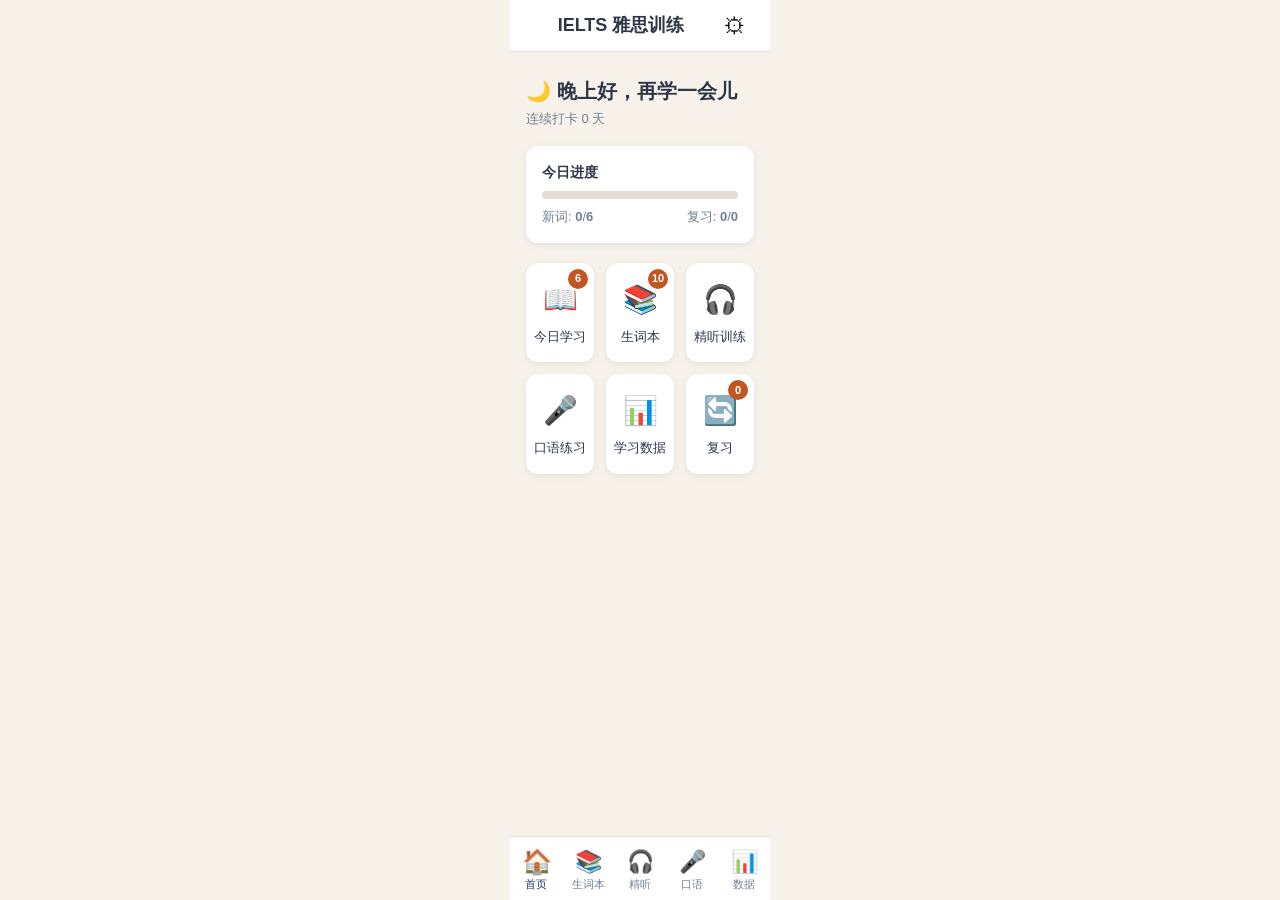
==== index.html @ 1f85793c "Initial commit - IELTS training app" ====
<!DOCTYPE html>
<html lang="zh-CN">
<head>
<meta charset="UTF-8">
<meta name="viewport" content="width=device-width,initial-scale=1.0,maximum-scale=1.0,user-scalable=no">
<title>IELTS 词根精听口语</title>
<link rel="stylesheet" href="css/style.css">
</head>
<body>
<div id="app">
  <header id="appHeader">
    <button id="backBtn" class="header-btn" style="display:none" onclick="goBack()">←</button>
    <h1 id="headerTitle">IELTS 雅思训练</h1>
    <button id="settingsBtn" class="header-btn" onclick="showPage('settings')">⚙</button>
  </header>

  <main id="appContent">
    <!-- ===== HOME ===== -->
    <section id="page-home" class="page active">
      <div class="greeting">
        <span id="greetingText">今天也要加油 💪</span>
        <small id="streakText">连续打卡 0 天</small>
      </div>
      <div class="progress-card">
        <div class="progress-label">今日进度</div>
        <div class="progress-bar"><div id="todayProgress" class="progress-fill" style="width:0%"></div></div>
        <div class="progress-stats">
          <span>新词: <b id="newDone">0</b>/<b id="newTotal">6</b></span>
          <span>复习: <b id="reviewDone">0</b>/<b id="reviewTotal">0</b></span>
        </div>
      </div>
      <div class="menu-grid">
        <div class="menu-item" onclick="startDailyLearning()">
          <div class="menu-icon">📖</div>
          <div class="menu-label">今日学习</div>
          <div class="menu-badge" id="newWordsBadge">6</div>
        </div>
        <div class="menu-item" onclick="showPage('wordbook')">
          <div class="menu-icon">📚</div>
          <div class="menu-label">生词本</div>
          <div class="menu-badge" id="totalWordsBadge">10</div>
        </div>
        <div class="menu-item" onclick="showPage('listening')">
          <div class="menu-icon">🎧</div>
          <div class="menu-label">精听训练</div>
        </div>
        <div class="menu-item" onclick="showPage('speaking')">
          <div class="menu-icon">🎤</div>
          <div class="menu-label">口语练习</div>
        </div>
        <div class="menu-item" onclick="showPage('dashboard')">
          <div class="menu-icon">📊</div>
          <div class="menu-label">学习数据</div>
        </div>
        <div class="menu-item" onclick="showPage('review')">
          <div class="menu-icon">🔄</div>
          <div class="menu-label">复习</div>
          <div class="menu-badge" id="reviewBadge">0</div>
        </div>
      </div>
    </section>

    <!-- ===== WORD DETAIL (overlay) ===== -->
    <section id="page-word-detail" class="page">
      <div class="word-card">
        <div class="word-header">
          <h2 id="wdWord">-</h2>
          <div class="word-phonetic">
            <span id="wdPhonetic">-</span>
            <div class="audio-btns">
              <button class="btn-icon" onclick="playWord()" title="朗读">🔊</button>
            </div>
          </div>
        </div>
        <div class="word-root" id="wdRoot">-</div>
        <div class="definitions" id="wdDefs"></div>
        <div class="examples" id="wdExamples"></div>
        <div class="word-status-bar">
          <button id="wdStatusBtn" class="btn-status" onclick="toggleWordStatus()">标记为已掌握</button>
        </div>
      </div>
    </section>

    <!-- ===== WORD BOOK ===== -->
    <section id="page-wordbook" class="page">
      <div class="search-bar">
        <input type="text" id="wordSearch" placeholder="搜索单词..." oninput="filterWords()">
        <select id="wordFilter" onchange="filterWords()">
          <option value="all">全部</option>
          <option value="new">未学</option>
          <option value="learning">学习中</option>
          <option value="mastered">已掌握</option>
        </select>
      </div>
      <div id="wordList" class="word-list"></div>
    </section>

    <!-- ===== LEARNING FLOW ===== -->
    <section id="page-learning" class="page">
      <div class="learning-progress">
        <span id="learnProgress">1 / 6</span>
        <div class="progress-bar"><div id="learnBar" class="progress-fill" style="width:16%"></div></div>
      </div>
      <div class="word-card learn-card" id="learnCard">
        <div class="word-header">
          <h2 id="learnWord">-</h2>
          <div class="word-phonetic">
            <span id="learnPhonetic">-</span>
            <button class="btn-icon" onclick="playLearnWord()">🔊</button>
          </div>
        </div>
        <div class="word-root" id="learnRoot">-</div>
        <div class="definitions" id="learnDefs"></div>
        <div class="examples" id="learnExamples"></div>
      </div>
      <div class="learn-actions">
        <button class="btn btn-secondary" onclick="nextLearnWord()">下一个 →</button>
      </div>
    </section>

    <!-- ===== REVIEW ===== -->
    <section id="page-review" class="page">
      <div class="review-header">
        <h3>到期待复习 <span id="reviewCount">0</span> 词</h3>
      </div>
      <div id="reviewList" class="word-list"></div>
      <div id="reviewEmpty" class="empty-state" style="display:none">
        <p>🎉 暂无到期复习的单词</p>
      </div>
    </section>

    <!-- ===== LISTENING ===== -->
    <section id="page-listening" class="page">
      <div class="listening-controls">
        <div class="passage-select">
          <select id="passageSelect" onchange="loadPassage()">
            <option value="">选择听力篇章...</option>
          </select>
          <span id="passageLevel" class="badge">B2</span>
        </div>
        <div class="speed-control">
          <span>语速:</span>
          <button class="btn-speed" data-speed="1.0" onclick="setListenSpeed(1.0)">1.0x</button>
          <button class="btn-speed" data-speed="1.25" onclick="setListenSpeed(1.25)">1.25x</button>
        </div>
        <div class="listen-mode">
          <label><input type="checkbox" id="blindMode" onchange="toggleBlindMode()"> 盲听模式（隐藏原文）</label>
        </div>
      </div>
      <div class="passage-content" id="passageContent"></div>
      <div class="passage-controls">
        <button class="btn btn-secondary" onclick="playFullPassage()">▶ 播放全文</button>
        <button class="btn btn-secondary" onclick="stopAudio()">⏹ 停止</button>
      </div>
    </section>

    <!-- ===== SPEAKING ===== -->
    <section id="page-speaking" class="page">
      <div class="speaking-topic">
        <h3 id="speakTopic">-</h3>
        <p class="speak-hint" id="speakHint">请用 PRE 结构回答</p>
      </div>
      <div class="pre-guide">
        <div class="pre-step"><b>P</b> (Point): 一句话表达观点</div>
        <div class="pre-step"><b>R</b> (Reason): 说明理由，运用关键词</div>
        <div class="pre-step"><b>E</b> (Example): 补充具体例子</div>
      </div>
      <div class="model-answer" id="modelAnswer">
        <div class="model-header">
          <span>💡 范文参考</span>
          <button class="btn-icon" onclick="playModelAnswer()">🔊</button>
        </div>
        <p id="modelAnswerText">-</p>
      </div>
      <div class="recording-area">
        <button id="recordBtn" class="btn btn-record" onclick="toggleRecording()">🎤 开始录音</button>
        <div id="recordingStatus" style="display:none;color:#e53e3e">🔴 录音中...</div>
      </div>
      <div class="recordings-list" id="recordingsList"></div>
      <div class="speaking-nav">
        <button class="btn btn-secondary" onclick="prevSpeakingTopic()">← 上一题</button>
        <button class="btn btn-secondary" onclick="nextSpeakingTopic()">下一题 →</button>
      </div>
    </section>

    <!-- ===== DASHBOARD ===== -->
    <section id="page-dashboard" class="page">
      <div class="dash-grid">
        <div class="dash-card">
          <div class="dash-num" id="dashStreak">0</div>
          <div class="dash-label">连续打卡(天)</div>
        </div>
        <div class="dash-card">
          <div class="dash-num" id="dashMastered">0</div>
          <div class="dash-label">已掌握单词</div>
        </div>
        <div class="dash-card">
          <div class="dash-num" id="dashLearning">0</div>
          <div class="dash-label">学习中</div>
        </div>
        <div class="dash-card">
          <div class="dash-num" id="dashProgress">0%</div>
          <div class="dash-label">总进度</div>
        </div>
      </div>
      <div class="dash-section">
        <h4>学习统计</h4>
        <div class="dash-stat"><span>累计学习天数</span><span id="dashTotalDays">0</span></div>
        <div class="dash-stat"><span>今日听力时长</span><span id="dashListenTime">0分钟</span></div>
        <div class="dash-stat"><span>累计录音次数</span><span id="dashRecordings">0</span></div>
      </div>
      <div class="dash-section">
        <h4>本周打卡</h4>
        <div id="dashWeekCalendar" class="week-calendar"></div>
      </div>
    </section>

    <!-- ===== SETTINGS ===== -->
    <section id="page-settings" class="page">
      <div class="setting-group">
        <label>发音口音</label>
        <select id="settingAccent" onchange="saveSettings()">
          <option value="uk">英音 (British)</option>
          <option value="us">美音 (American)</option>
        </select>
      </div>
      <div class="setting-group">
        <label>默认语速</label>
        <select id="settingSpeed" onchange="saveSettings()">
          <option value="1.0">1.0x (正常)</option>
          <option value="1.25">1.25x (稍快)</option>
        </select>
      </div>
      <div class="setting-group">
        <label>字号</label>
        <select id="settingFontSize" onchange="saveSettings()">
          <option value="small">小</option>
          <option value="medium" selected>中</option>
          <option value="large">大</option>
        </select>
      </div>
      <div class="setting-group">
        <label>数据管理</label>
        <button class="btn btn-secondary" onclick="exportWords()">📤 导出生词本</button>
        <button class="btn btn-danger" onclick="resetAll()">🗑 重置所有数据</button>
      </div>
      <div class="setting-group">
        <label>关于</label>
        <p class="about-text">IELTS 词根精听口语 V1.0<br>基于 Web Speech API，无需联网</p>
      </div>
    </section>
  </main>

  <nav id="bottomNav">
    <button class="nav-item active" data-page="home" onclick="showPage('home')">
      <span class="nav-icon">🏠</span>
      <span class="nav-label">首页</span>
    </button>
    <button class="nav-item" data-page="wordbook" onclick="showPage('wordbook')">
      <span class="nav-icon">📚</span>
      <span class="nav-label">生词本</span>
    </button>
    <button class="nav-item" data-page="listening" onclick="showPage('listening')">
      <span class="nav-icon">🎧</span>
      <span class="nav-label">精听</span>
    </button>
    <button class="nav-item" data-page="speaking" onclick="showPage('speaking')">
      <span class="nav-icon">🎤</span>
      <span class="nav-label">口语</span>
    </button>
    <button class="nav-item" data-page="dashboard" onclick="showPage('dashboard')">
      <span class="nav-icon">📊</span>
      <span class="nav-label">数据</span>
    </button>
  </nav>
</div>
<script src="js/data.js"></script>
<script src="js/tts.js"></script>
<script src="js/recorder.js"></script>
<script src="js/app.js"></script>
</body>
</html>
---- css/style.css ----
*, *::before, *::after { box-sizing: border-box; margin: 0; padding: 0; }
:root {
  --bg: #F7F3EB;
  --surface: #FFFFFF;
  --primary: #1A365D;
  --primary-light: #2B6CB0;
  --accent: #C05621;
  --text: #2D3748;
  --text-muted: #718096;
  --border: #E2DCD3;
  --success: #38A169;
  --danger: #E53E3E;
  --radius: 12px;
  --shadow: 0 2px 8px rgba(0,0,0,0.08);
  --nav-height: 64px;
  --header-height: 52px;
}
html { height: 100%; }
body {
  font-family: -apple-system, BlinkMacSystemFont, "Segoe UI", Roboto, sans-serif;
  background: var(--bg); color: var(--text);
  height: 100%; overflow: hidden;
  -webkit-font-smoothing: antialiased;
  font-size: 16px; line-height: 1.5;
}
#app {
  display: flex; flex-direction: column;
  height: 100vh; height: 100dvh; max-width: 480px; margin: 0 auto;
  position: relative;
}

/* === HEADER === */
#appHeader {
  display: flex; align-items: center;
  padding: 8px 16px; height: var(--header-height);
  background: var(--surface); border-bottom: 1px solid var(--border);
  flex-shrink: 0;
}
#appHeader h1 { flex: 1; font-size: 18px; text-align: center; font-weight: 700; }
.header-btn { background: none; border: none; font-size: 22px; padding: 4px 8px; cursor: pointer; }
#backBtn { font-size: 20px; }

/* === MAIN === */
#appContent {
  flex: 1; overflow-y: auto; overflow-x: hidden;
  -webkit-overflow-scrolling: touch;
  padding-bottom: 8px;
}
.page { display: none; padding: 16px; }
.page.active { display: block; }

/* === BOTTOM NAV === */
#bottomNav {
  display: flex; background: var(--surface);
  border-top: 1px solid var(--border);
  height: var(--nav-height); flex-shrink: 0;
  padding: 4px 0; padding-bottom: env(safe-area-inset-bottom, 4px);
}
.nav-item {
  flex: 1; display: flex; flex-direction: column; align-items: center;
  justify-content: center; gap: 2px;
  background: none; border: none; cursor: pointer;
  color: var(--text-muted); font-size: 11px; padding: 4px;
  transition: color 0.2s;
}
.nav-item.active { color: var(--primary); }
.nav-item.active .nav-icon { transform: scale(1.1); }
.nav-icon { font-size: 22px; }
.nav-label { font-size: 11px; }

/* === GREETING === */
.greeting { padding: 8px 0 16px; }
.greeting span { font-size: 20px; font-weight: 700; display: block; }
.greeting small { color: var(--text-muted); font-size: 13px; }

/* === PROGRESS CARD === */
.progress-card {
  background: var(--surface); border-radius: var(--radius);
  padding: 16px; box-shadow: var(--shadow); margin-bottom: 20px;
}
.progress-label { font-weight: 600; font-size: 14px; margin-bottom: 8px; }
.progress-bar {
  height: 8px; background: var(--border); border-radius: 4px; overflow: hidden;
}
.progress-fill {
  height: 100%; background: linear-gradient(90deg, var(--primary-light), var(--accent));
  border-radius: 4px; transition: width 0.5s;
}
.progress-stats { display: flex; justify-content: space-between; margin-top: 8px; font-size: 13px; color: var(--text-muted); }

/* === MENU GRID === */
.menu-grid { display: grid; grid-template-columns: repeat(3, 1fr); gap: 12px; }
.menu-item {
  background: var(--surface); border-radius: var(--radius);
  padding: 16px 8px; text-align: center;
  box-shadow: var(--shadow); cursor: pointer;
  position: relative; transition: transform 0.15s;
}
.menu-item:active { transform: scale(0.96); }
.menu-icon { font-size: 28px; margin-bottom: 6px; }
.menu-label { font-size: 13px; font-weight: 500; }
.menu-badge {
  position: absolute; top: 6px; right: 6px;
  background: var(--accent); color: #fff;
  font-size: 11px; min-width: 20px; height: 20px;
  border-radius: 10px; display: flex; align-items: center; justify-content: center;
  font-weight: 700;
}

/* === WORD LIST === */
.search-bar { display: flex; gap: 8px; margin-bottom: 12px; }
.search-bar input {
  flex: 1; padding: 10px 14px; border: 1px solid var(--border);
  border-radius: var(--radius); font-size: 15px; background: var(--surface);
  outline: none;
}
.search-bar input:focus { border-color: var(--primary-light); }
.search-bar select {
  padding: 10px; border: 1px solid var(--border);
  border-radius: var(--radius); background: var(--surface);
  font-size: 14px;
}
.word-list { display: flex; flex-direction: column; gap: 8px; }
.word-list-item {
  background: var(--surface); border-radius: var(--radius);
  padding: 14px 16px; box-shadow: var(--shadow);
  display: flex; justify-content: space-between; align-items: center;
  cursor: pointer;
}
.word-list-item:active { opacity: 0.7; }
.word-list-item .wl-word { font-size: 17px; font-weight: 600; }
.word-list-item .wl-mean { font-size: 13px; color: var(--text-muted); }
.word-list-item .wl-status { font-size: 11px; padding: 2px 8px; border-radius: 10px; }
.wl-status.new { background: #EBF4FF; color: var(--primary-light); }
.wl-status.learning { background: #FEFCBF; color: #975A16; }
.wl-status.mastered { background: #C6F6D5; color: #276749; }

/* === WORD CARD === */
.word-card {
  background: var(--surface); border-radius: var(--radius);
  padding: 20px; box-shadow: var(--shadow);
}
.word-header { margin-bottom: 12px; }
.word-header h2 { font-size: 28px; font-weight: 800; }
.word-phonetic {
  display: flex; align-items: center; gap: 8px;
  color: var(--text-muted); font-size: 15px; margin-top: 4px;
}
.word-root {
  background: #EDF2F7; border-radius: 8px;
  padding: 10px 14px; font-size: 14px; margin-bottom: 16px;
  color: var(--text);
}
.definitions { margin-bottom: 16px; }
.def-item {
  padding: 8px 0; border-bottom: 1px solid var(--border);
  font-size: 14px;
}
.def-item:last-child { border-bottom: none; }
.def-context { font-size: 12px; background: var(--bg); padding: 2px 8px; border-radius: 4px; display: inline-block; margin-bottom: 4px; }
.examples { margin-bottom: 16px; }
.ex-item {
  padding: 10px; background: #FAF9F6; border-radius: 8px; margin-bottom: 8px;
  font-size: 14px;
}
.ex-item .ex-en { font-weight: 500; margin-bottom: 4px; }
.ex-item .ex-zh { color: var(--text-muted); font-size: 13px; }
.ex-item .ex-audio { margin-top: 4px; }
.word-status-bar { display: flex; gap: 8px; }
.btn-status {
  flex: 1; padding: 12px; border: none; border-radius: var(--radius);
  font-size: 15px; font-weight: 600; cursor: pointer;
  background: var(--primary); color: #fff;
}
.btn-status:active { opacity: 0.8; }

/* === BUTTONS === */
.btn {
  padding: 12px 20px; border: none; border-radius: var(--radius);
  font-size: 15px; font-weight: 600; cursor: pointer; transition: opacity 0.2s;
}
.btn:active { opacity: 0.7; }
.btn-primary { background: var(--primary); color: #fff; }
.btn-secondary { background: var(--surface); color: var(--text); border: 1px solid var(--border); }
.btn-danger { background: var(--danger); color: #fff; }
.btn-record { background: var(--accent); color: #fff; font-size: 17px; width: 100%; }
.btn-icon { background: none; border: none; font-size: 20px; cursor: pointer; padding: 4px; }

/* === LEARNING === */
.learning-progress {
  display: flex; align-items: center; gap: 12px; margin-bottom: 16px;
}
.learning-progress .progress-bar { flex: 1; }
.learn-card { margin-bottom: 16px; }
.learn-actions { display: flex; gap: 8px; }
.learn-actions .btn { flex: 1; }

/* === REVIEW === */
.review-header { margin-bottom: 12px; }
.empty-state { text-align: center; padding: 40px 20px; color: var(--text-muted); font-size: 16px; }

/* === LISTENING === */
.listening-controls {
  background: var(--surface); border-radius: var(--radius);
  padding: 14px; box-shadow: var(--shadow); margin-bottom: 12px;
}
.passage-select { display: flex; align-items: center; gap: 8px; margin-bottom: 10px; }
.passage-select select { flex: 1; padding: 8px 12px; border: 1px solid var(--border); border-radius: 8px; font-size: 14px; background: var(--surface); }
.badge { font-size: 11px; padding: 2px 8px; border-radius: 4px; background: #EDF2F7; }
.speed-control { display: flex; align-items: center; gap: 6px; margin-bottom: 10px; }
.btn-speed {
  padding: 6px 14px; border: 1px solid var(--border); border-radius: 8px;
  background: var(--surface); font-size: 13px; cursor: pointer;
}
.btn-speed.active { background: var(--primary); color: #fff; border-color: var(--primary); }
.listen-mode { font-size: 14px; }
.listen-mode input { margin-right: 6px; }
.passage-content {
  background: var(--surface); border-radius: var(--radius);
  padding: 16px; box-shadow: var(--shadow); margin-bottom: 12px;
}
.sentence-item {
  padding: 10px 0; border-bottom: 1px solid var(--border);
  display: flex; justify-content: space-between; align-items: flex-start;
  font-size: 15px; line-height: 1.6;
}
.sentence-item:last-child { border-bottom: none; }
.sentence-item .sent-text { flex: 1; }
.sentence-item .sent-zh { font-size: 13px; color: var(--text-muted); margin-top: 2px; }
.sentence-item .sent-actions { display: flex; gap: 4px; margin-left: 8px; flex-shrink: 0; }
.sentence-item .sent-actions button { font-size: 16px; padding: 4px; background: none; border: none; cursor: pointer; }
.passage-controls { display: flex; gap: 8px; }
.passage-controls .btn { flex: 1; }

/* === SPEAKING === */
.speaking-topic { margin-bottom: 16px; }
.speaking-topic h3 { font-size: 20px; font-weight: 700; margin-bottom: 4px; }
.speak-hint { color: var(--text-muted); font-size: 14px; }
.pre-guide {
  background: #EBF4FF; border-radius: var(--radius);
  padding: 12px 16px; margin-bottom: 16px;
}
.pre-step { font-size: 14px; padding: 4px 0; }
.model-answer {
  background: var(--surface); border-radius: var(--radius);
  padding: 14px; box-shadow: var(--shadow); margin-bottom: 16px;
}
.model-header { display: flex; justify-content: space-between; align-items: center; margin-bottom: 8px; font-weight: 600; }
.model-answer p { font-size: 14px; color: var(--text-muted); line-height: 1.6; }
.recording-area { margin-bottom: 16px; }
#recordingStatus { text-align: center; padding: 8px; font-weight: 600; }
.recordings-list { margin-bottom: 16px; }
.recording-item {
  display: flex; align-items: center; gap: 8px;
  padding: 10px; background: var(--surface); border-radius: 8px;
  margin-bottom: 6px; box-shadow: var(--shadow);
}
.recording-item audio { flex: 1; height: 40px; }
.recording-item .del-btn { background: none; border: none; font-size: 18px; cursor: pointer; padding: 4px; }
.speaking-nav { display: flex; gap: 8px; }
.speaking-nav .btn { flex: 1; }

/* === DASHBOARD === */
.dash-grid { display: grid; grid-template-columns: repeat(2, 1fr); gap: 10px; margin-bottom: 20px; }
.dash-card {
  background: var(--surface); border-radius: var(--radius);
  padding: 20px 12px; text-align: center; box-shadow: var(--shadow);
}
.dash-num { font-size: 32px; font-weight: 800; color: var(--primary); }
.dash-label { font-size: 12px; color: var(--text-muted); margin-top: 4px; }
.dash-section { margin-bottom: 20px; }
.dash-section h4 { font-size: 15px; margin-bottom: 8px; }
.dash-stat {
  display: flex; justify-content: space-between;
  padding: 10px 0; border-bottom: 1px solid var(--border);
  font-size: 14px;
}
.week-calendar { display: flex; gap: 6px; }
.week-day {
  width: 40px; height: 40px; border-radius: 8px;
  display: flex; align-items: center; justify-content: center;
  font-size: 13px; font-weight: 600;
  background: var(--border); color: var(--text-muted);
}
.week-day.done { background: var(--success); color: #fff; }
.week-day.today { border: 2px solid var(--primary); }

/* === SETTINGS === */
.setting-group { margin-bottom: 20px; }
.setting-group label { display: block; font-weight: 600; font-size: 14px; margin-bottom: 6px; }
.setting-group select {
  width: 100%; padding: 10px 14px; border: 1px solid var(--border);
  border-radius: 8px; font-size: 15px; background: var(--surface);
}
.setting-group .btn { width: 100%; margin-top: 6px; }
.about-text { font-size: 13px; color: var(--text-muted); line-height: 1.6; }

/* === RESPONSIVE === */
@media (min-width: 481px) {
  body { display: flex; justify-content: center; }
}
@media (max-width: 360px) {
  .menu-grid { grid-template-columns: repeat(2, 1fr); }
}
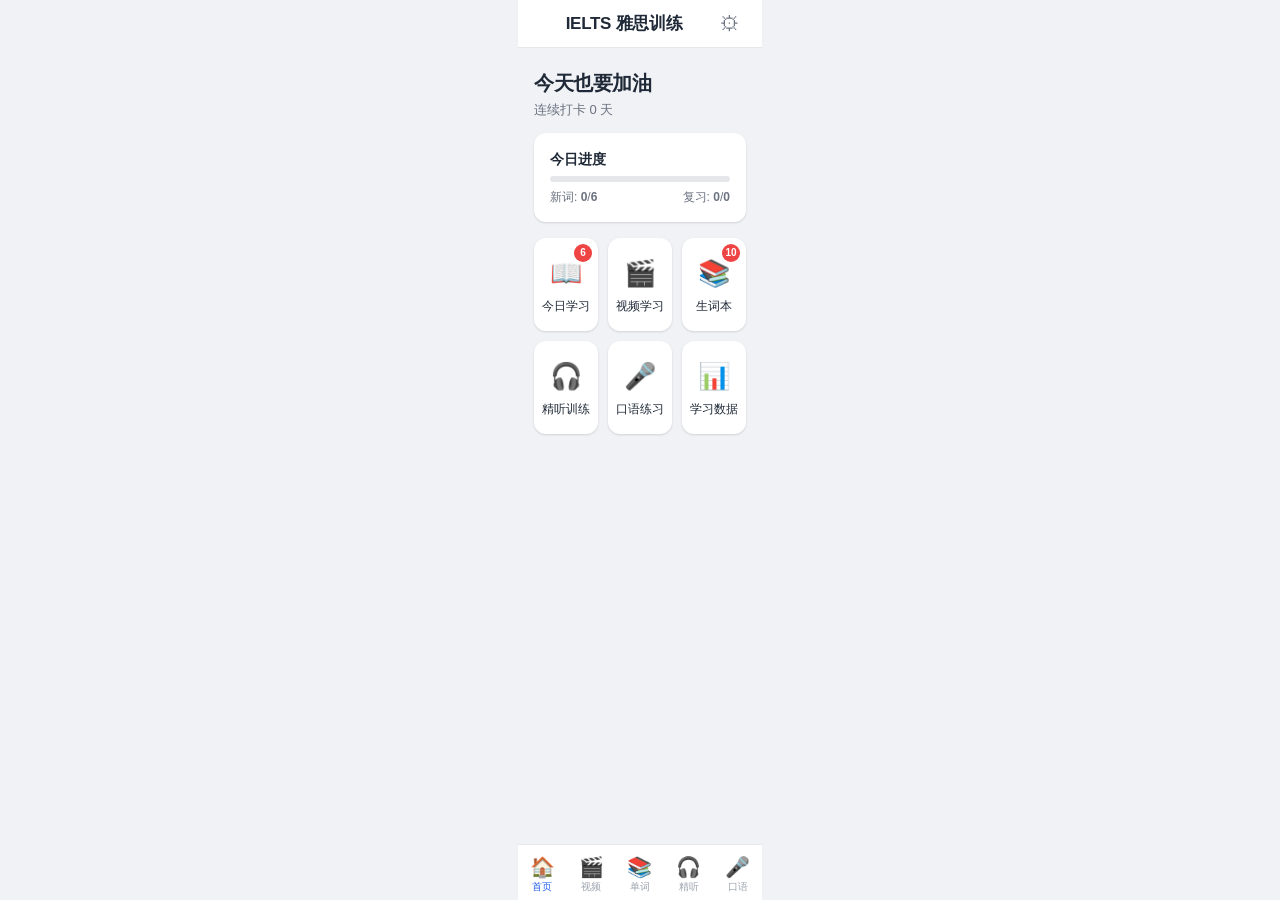
==== commit da739ef8: "V2.0: Professional UI + YouTube video + subtitle sync with keyword highlights" ====
--- a/index.html
+++ b/index.html
@@ -3,7 +3,7 @@
 <head>
 <meta charset="UTF-8">
 <meta name="viewport" content="width=device-width,initial-scale=1.0,maximum-scale=1.0,user-scalable=no">
-<title>IELTS 词根精听口语</title>
+<title>IELTS 雅思训练</title>
 <link rel="stylesheet" href="css/style.css">
 </head>
 <body>
@@ -15,12 +15,9 @@
   </header>
 
   <main id="appContent">
-    <!-- ===== HOME ===== -->
+    <!-- HOME -->
     <section id="page-home" class="page active">
-      <div class="greeting">
-        <span id="greetingText">今天也要加油 💪</span>
-        <small id="streakText">连续打卡 0 天</small>
-      </div>
+      <div class="greeting"><span id="greetingText">今天也要加油</span><small id="streakText">连续打卡 0 天</small></div>
       <div class="progress-card">
         <div class="progress-label">今日进度</div>
         <div class="progress-bar"><div id="todayProgress" class="progress-fill" style="width:0%"></div></div>
@@ -31,247 +28,175 @@
       </div>
       <div class="menu-grid">
         <div class="menu-item" onclick="startDailyLearning()">
-          <div class="menu-icon">📖</div>
-          <div class="menu-label">今日学习</div>
+          <div class="menu-icon">📖</div><div class="menu-label">今日学习</div>
           <div class="menu-badge" id="newWordsBadge">6</div>
         </div>
+        <div class="menu-item" onclick="showPage('video')">
+          <div class="menu-icon">🎬</div><div class="menu-label">视频学习</div>
+        </div>
         <div class="menu-item" onclick="showPage('wordbook')">
-          <div class="menu-icon">📚</div>
-          <div class="menu-label">生词本</div>
+          <div class="menu-icon">📚</div><div class="menu-label">生词本</div>
           <div class="menu-badge" id="totalWordsBadge">10</div>
         </div>
         <div class="menu-item" onclick="showPage('listening')">
-          <div class="menu-icon">🎧</div>
-          <div class="menu-label">精听训练</div>
+          <div class="menu-icon">🎧</div><div class="menu-label">精听训练</div>
         </div>
         <div class="menu-item" onclick="showPage('speaking')">
-          <div class="menu-icon">🎤</div>
-          <div class="menu-label">口语练习</div>
+          <div class="menu-icon">🎤</div><div class="menu-label">口语练习</div>
         </div>
         <div class="menu-item" onclick="showPage('dashboard')">
-          <div class="menu-icon">📊</div>
-          <div class="menu-label">学习数据</div>
-        </div>
-        <div class="menu-item" onclick="showPage('review')">
-          <div class="menu-icon">🔄</div>
-          <div class="menu-label">复习</div>
-          <div class="menu-badge" id="reviewBadge">0</div>
-        </div>
-      </div>
-    </section>
-
-    <!-- ===== WORD DETAIL (overlay) ===== -->
+          <div class="menu-icon">📊</div><div class="menu-label">学习数据</div>
+        </div>
+      </div>
+    </section>
+
+    <!-- WORD DETAIL -->
     <section id="page-word-detail" class="page">
       <div class="word-card">
-        <div class="word-header">
-          <h2 id="wdWord">-</h2>
-          <div class="word-phonetic">
-            <span id="wdPhonetic">-</span>
-            <div class="audio-btns">
-              <button class="btn-icon" onclick="playWord()" title="朗读">🔊</button>
-            </div>
-          </div>
-        </div>
+        <div class="word-header"><h2 id="wdWord">-</h2>
+          <div class="word-phonetic"><span id="wdPhonetic">-</span>
+            <button class="btn-icon" onclick="playWord()">🔊</button></div></div>
         <div class="word-root" id="wdRoot">-</div>
         <div class="definitions" id="wdDefs"></div>
         <div class="examples" id="wdExamples"></div>
-        <div class="word-status-bar">
-          <button id="wdStatusBtn" class="btn-status" onclick="toggleWordStatus()">标记为已掌握</button>
-        </div>
-      </div>
-    </section>
-
-    <!-- ===== WORD BOOK ===== -->
+        <div class="word-status-bar"><button id="wdStatusBtn" class="btn-status" onclick="toggleWordStatus()">标记为已掌握</button></div>
+      </div>
+    </section>
+
+    <!-- WORD BOOK -->
     <section id="page-wordbook" class="page">
       <div class="search-bar">
         <input type="text" id="wordSearch" placeholder="搜索单词..." oninput="filterWords()">
-        <select id="wordFilter" onchange="filterWords()">
-          <option value="all">全部</option>
-          <option value="new">未学</option>
-          <option value="learning">学习中</option>
-          <option value="mastered">已掌握</option>
-        </select>
+        <select id="wordFilter" onchange="filterWords()"><option value="all">全部</option><option value="new">未学</option><option value="learning">学习中</option><option value="mastered">已掌握</option></select>
       </div>
       <div id="wordList" class="word-list"></div>
     </section>
 
-    <!-- ===== LEARNING FLOW ===== -->
+    <!-- LEARNING -->
     <section id="page-learning" class="page">
-      <div class="learning-progress">
-        <span id="learnProgress">1 / 6</span>
-        <div class="progress-bar"><div id="learnBar" class="progress-fill" style="width:16%"></div></div>
-      </div>
+      <div class="learning-progress"><span id="learnProgress">1 / 6</span>
+        <div class="progress-bar"><div id="learnBar" class="progress-fill" style="width:16%"></div></div></div>
       <div class="word-card learn-card" id="learnCard">
-        <div class="word-header">
-          <h2 id="learnWord">-</h2>
-          <div class="word-phonetic">
-            <span id="learnPhonetic">-</span>
-            <button class="btn-icon" onclick="playLearnWord()">🔊</button>
-          </div>
-        </div>
+        <div class="word-header"><h2 id="learnWord">-</h2>
+          <div class="word-phonetic"><span id="learnPhonetic">-</span><button class="btn-icon" onclick="playLearnWord()">🔊</button></div></div>
         <div class="word-root" id="learnRoot">-</div>
         <div class="definitions" id="learnDefs"></div>
         <div class="examples" id="learnExamples"></div>
       </div>
-      <div class="learn-actions">
-        <button class="btn btn-secondary" onclick="nextLearnWord()">下一个 →</button>
-      </div>
-    </section>
-
-    <!-- ===== REVIEW ===== -->
+      <button class="btn btn-primary btn-block" onclick="nextLearnWord()">下一个 →</button>
+    </section>
+
+    <!-- REVIEW -->
     <section id="page-review" class="page">
-      <div class="review-header">
-        <h3>到期待复习 <span id="reviewCount">0</span> 词</h3>
-      </div>
+      <div class="review-header"><h3>到期待复习 <span id="reviewCount">0</span> 词</h3></div>
       <div id="reviewList" class="word-list"></div>
-      <div id="reviewEmpty" class="empty-state" style="display:none">
-        <p>🎉 暂无到期复习的单词</p>
-      </div>
-    </section>
-
-    <!-- ===== LISTENING ===== -->
+      <div id="reviewEmpty" class="empty-state" style="display:none"><p>🎉 暂无到期复习的单词</p></div>
+    </section>
+
+    <!-- VIDEO -->
+    <section id="page-video" class="page">
+      <div class="video-select">
+        <select id="videoSelect" onchange="loadVideo()">
+          <option value="">选择视频...</option>
+        </select>
+      </div>
+      <div class="video-player-wrapper">
+        <div id="youtubePlayer"></div>
+      </div>
+      <div class="video-controls">
+        <button class="btn btn-sm btn-primary" onclick="togglePlayVideo()">▶ 播放</button>
+        <button class="btn btn-sm" onclick="restartVideo()">⟳ 重播</button>
+        <span class="speed-control-inline">
+          <span class="speed-label">语速</span>
+          <button class="btn-speed-sm" data-vspeed="0.75" onclick="setVideoSpeed(0.75)">0.75x</button>
+          <button class="btn-speed-sm active" data-vspeed="1.0" onclick="setVideoSpeed(1.0)">1.0x</button>
+          <button class="btn-speed-sm" data-vspeed="1.25" onclick="setVideoSpeed(1.25)">1.25x</button>
+        </span>
+      </div>
+      <div class="transcript-wrap" id="transcriptWrap">
+        <div class="transcript-header">
+          <span>📝 逐句字幕</span>
+          <label class="toggle-label"><input type="checkbox" id="showTranslation" checked onchange="renderTranscript()"> 显示翻译</label>
+        </div>
+        <div class="transcript" id="transcript"></div>
+      </div>
+    </section>
+
+    <!-- LISTENING -->
     <section id="page-listening" class="page">
       <div class="listening-controls">
         <div class="passage-select">
-          <select id="passageSelect" onchange="loadPassage()">
-            <option value="">选择听力篇章...</option>
-          </select>
+          <select id="passageSelect" onchange="loadPassage()"><option value="">选择听力篇章...</option></select>
           <span id="passageLevel" class="badge">B2</span>
         </div>
-        <div class="speed-control">
-          <span>语速:</span>
+        <div class="speed-control"><span>语速:</span>
           <button class="btn-speed" data-speed="1.0" onclick="setListenSpeed(1.0)">1.0x</button>
           <button class="btn-speed" data-speed="1.25" onclick="setListenSpeed(1.25)">1.25x</button>
         </div>
-        <div class="listen-mode">
-          <label><input type="checkbox" id="blindMode" onchange="toggleBlindMode()"> 盲听模式（隐藏原文）</label>
-        </div>
+        <div class="listen-mode"><label><input type="checkbox" id="blindMode" onchange="toggleBlindMode()"> 盲听模式</label></div>
       </div>
       <div class="passage-content" id="passageContent"></div>
       <div class="passage-controls">
-        <button class="btn btn-secondary" onclick="playFullPassage()">▶ 播放全文</button>
-        <button class="btn btn-secondary" onclick="stopAudio()">⏹ 停止</button>
-      </div>
-    </section>
-
-    <!-- ===== SPEAKING ===== -->
+        <button class="btn btn-sm btn-primary" onclick="playFullPassage()">▶ 播放全文</button>
+        <button class="btn btn-sm" onclick="stopAudio()">⏹ 停止</button>
+      </div>
+    </section>
+
+    <!-- SPEAKING -->
     <section id="page-speaking" class="page">
-      <div class="speaking-topic">
-        <h3 id="speakTopic">-</h3>
-        <p class="speak-hint" id="speakHint">请用 PRE 结构回答</p>
-      </div>
+      <div class="speaking-topic"><h3 id="speakTopic">-</h3><p class="speak-hint" id="speakHint">Use PRE structure</p></div>
       <div class="pre-guide">
-        <div class="pre-step"><b>P</b> (Point): 一句话表达观点</div>
-        <div class="pre-step"><b>R</b> (Reason): 说明理由，运用关键词</div>
-        <div class="pre-step"><b>E</b> (Example): 补充具体例子</div>
-      </div>
-      <div class="model-answer" id="modelAnswer">
-        <div class="model-header">
-          <span>💡 范文参考</span>
-          <button class="btn-icon" onclick="playModelAnswer()">🔊</button>
-        </div>
+        <div class="pre-step"><b>P</b> Point: 一句话表达观点</div>
+        <div class="pre-step"><b>R</b> Reason: 说明理由</div>
+        <div class="pre-step"><b>E</b> Example: 补充例子</div>
+      </div>
+      <div class="model-answer">
+        <div class="model-header"><span>💡 范文</span><button class="btn-icon" onclick="playModelAnswer()">🔊</button></div>
         <p id="modelAnswerText">-</p>
       </div>
       <div class="recording-area">
         <button id="recordBtn" class="btn btn-record" onclick="toggleRecording()">🎤 开始录音</button>
-        <div id="recordingStatus" style="display:none;color:#e53e3e">🔴 录音中...</div>
+        <div id="recordingStatus" style="display:none">🔴 录音中...</div>
       </div>
       <div class="recordings-list" id="recordingsList"></div>
       <div class="speaking-nav">
-        <button class="btn btn-secondary" onclick="prevSpeakingTopic()">← 上一题</button>
-        <button class="btn btn-secondary" onclick="nextSpeakingTopic()">下一题 →</button>
-      </div>
-    </section>
-
-    <!-- ===== DASHBOARD ===== -->
+        <button class="btn btn-sm" onclick="prevSpeakingTopic()">← 上一题</button>
+        <button class="btn btn-sm btn-primary" onclick="nextSpeakingTopic()">下一题 →</button>
+      </div>
+    </section>
+
+    <!-- DASHBOARD -->
     <section id="page-dashboard" class="page">
       <div class="dash-grid">
-        <div class="dash-card">
-          <div class="dash-num" id="dashStreak">0</div>
-          <div class="dash-label">连续打卡(天)</div>
-        </div>
-        <div class="dash-card">
-          <div class="dash-num" id="dashMastered">0</div>
-          <div class="dash-label">已掌握单词</div>
-        </div>
-        <div class="dash-card">
-          <div class="dash-num" id="dashLearning">0</div>
-          <div class="dash-label">学习中</div>
-        </div>
-        <div class="dash-card">
-          <div class="dash-num" id="dashProgress">0%</div>
-          <div class="dash-label">总进度</div>
-        </div>
-      </div>
-      <div class="dash-section">
-        <h4>学习统计</h4>
-        <div class="dash-stat"><span>累计学习天数</span><span id="dashTotalDays">0</span></div>
-        <div class="dash-stat"><span>今日听力时长</span><span id="dashListenTime">0分钟</span></div>
-        <div class="dash-stat"><span>累计录音次数</span><span id="dashRecordings">0</span></div>
-      </div>
-      <div class="dash-section">
-        <h4>本周打卡</h4>
-        <div id="dashWeekCalendar" class="week-calendar"></div>
-      </div>
-    </section>
-
-    <!-- ===== SETTINGS ===== -->
+        <div class="dash-card"><div class="dash-num" id="dashStreak">0</div><div class="dash-label">连续打卡</div></div>
+        <div class="dash-card"><div class="dash-num" id="dashMastered">0</div><div class="dash-label">已掌握</div></div>
+        <div class="dash-card"><div class="dash-num" id="dashLearning">0</div><div class="dash-label">学习中</div></div>
+        <div class="dash-card"><div class="dash-num" id="dashProgress">0%</div><div class="dash-label">总进度</div></div>
+      </div>
+      <div class="dash-section"><h4>学习统计</h4>
+        <div class="dash-stat"><span>累计天数</span><span id="dashTotalDays">0</span></div>
+        <div class="dash-stat"><span>听力时长</span><span id="dashListenTime">0分钟</span></div>
+        <div class="dash-stat"><span>录音次数</span><span id="dashRecordings">0</span></div>
+      </div>
+      <div class="dash-section"><h4>本周打卡</h4><div id="dashWeekCalendar" class="week-calendar"></div></div>
+    </section>
+
+    <!-- SETTINGS -->
     <section id="page-settings" class="page">
-      <div class="setting-group">
-        <label>发音口音</label>
-        <select id="settingAccent" onchange="saveSettings()">
-          <option value="uk">英音 (British)</option>
-          <option value="us">美音 (American)</option>
-        </select>
-      </div>
-      <div class="setting-group">
-        <label>默认语速</label>
-        <select id="settingSpeed" onchange="saveSettings()">
-          <option value="1.0">1.0x (正常)</option>
-          <option value="1.25">1.25x (稍快)</option>
-        </select>
-      </div>
-      <div class="setting-group">
-        <label>字号</label>
-        <select id="settingFontSize" onchange="saveSettings()">
-          <option value="small">小</option>
-          <option value="medium" selected>中</option>
-          <option value="large">大</option>
-        </select>
-      </div>
-      <div class="setting-group">
-        <label>数据管理</label>
-        <button class="btn btn-secondary" onclick="exportWords()">📤 导出生词本</button>
-        <button class="btn btn-danger" onclick="resetAll()">🗑 重置所有数据</button>
-      </div>
-      <div class="setting-group">
-        <label>关于</label>
-        <p class="about-text">IELTS 词根精听口语 V1.0<br>基于 Web Speech API，无需联网</p>
-      </div>
+      <div class="setting-group"><label>发音口音</label><select id="settingAccent" onchange="saveSettings()"><option value="uk">英音</option><option value="us">美音</option></select></div>
+      <div class="setting-group"><label>默认语速</label><select id="settingSpeed" onchange="saveSettings()"><option value="1.0">1.0x</option><option value="1.25">1.25x</option></select></div>
+      <div class="setting-group"><label>字号</label><select id="settingFontSize" onchange="saveSettings()"><option value="small">小</option><option value="medium" selected>中</option><option value="large">大</option></select></div>
+      <div class="setting-group"><label>数据</label><button class="btn btn-secondary btn-block" onclick="exportWords()">📤 导出生词本</button><button class="btn btn-danger btn-block" onclick="resetAll()">🗑 重置数据</button></div>
+      <div class="setting-group"><label>关于</label><p class="about-text">IELTS 训练 V2.0 | 视频 + 逐句字幕 + 跟读</p></div>
     </section>
   </main>
 
   <nav id="bottomNav">
-    <button class="nav-item active" data-page="home" onclick="showPage('home')">
-      <span class="nav-icon">🏠</span>
-      <span class="nav-label">首页</span>
-    </button>
-    <button class="nav-item" data-page="wordbook" onclick="showPage('wordbook')">
-      <span class="nav-icon">📚</span>
-      <span class="nav-label">生词本</span>
-    </button>
-    <button class="nav-item" data-page="listening" onclick="showPage('listening')">
-      <span class="nav-icon">🎧</span>
-      <span class="nav-label">精听</span>
-    </button>
-    <button class="nav-item" data-page="speaking" onclick="showPage('speaking')">
-      <span class="nav-icon">🎤</span>
-      <span class="nav-label">口语</span>
-    </button>
-    <button class="nav-item" data-page="dashboard" onclick="showPage('dashboard')">
-      <span class="nav-icon">📊</span>
-      <span class="nav-label">数据</span>
-    </button>
+    <button class="nav-item active" data-page="home" onclick="showPage('home')"><span class="nav-icon">🏠</span><span class="nav-label">首页</span></button>
+    <button class="nav-item" data-page="video" onclick="showPage('video')"><span class="nav-icon">🎬</span><span class="nav-label">视频</span></button>
+    <button class="nav-item" data-page="wordbook" onclick="showPage('wordbook')"><span class="nav-icon">📚</span><span class="nav-label">单词</span></button>
+    <button class="nav-item" data-page="listening" onclick="showPage('listening')"><span class="nav-icon">🎧</span><span class="nav-label">精听</span></button>
+    <button class="nav-item" data-page="speaking" onclick="showPage('speaking')"><span class="nav-icon">🎤</span><span class="nav-label">口语</span></button>
   </nav>
 </div>
 <script src="js/data.js"></script>
--- a/css/style.css
+++ b/css/style.css
@@ -1,55 +1,62 @@
 *, *::before, *::after { box-sizing: border-box; margin: 0; padding: 0; }
 :root {
-  --bg: #F7F3EB;
+  --bg: #F0F2F5;
   --surface: #FFFFFF;
-  --primary: #1A365D;
-  --primary-light: #2B6CB0;
-  --accent: #C05621;
-  --text: #2D3748;
-  --text-muted: #718096;
-  --border: #E2DCD3;
-  --success: #38A169;
-  --danger: #E53E3E;
+  --primary: #2563EB;
+  --primary-dark: #1D4ED8;
+  --primary-light: #DBEAFE;
+  --accent: #F59E0B;
+  --accent-bg: #FEF3C7;
+  --text: #1F2937;
+  --text-muted: #6B7280;
+  --text-light: #9CA3AF;
+  --border: #E5E7EB;
+  --success: #10B981;
+  --success-bg: #D1FAE5;
+  --danger: #EF4444;
   --radius: 12px;
-  --shadow: 0 2px 8px rgba(0,0,0,0.08);
-  --nav-height: 64px;
-  --header-height: 52px;
-}
-html { height: 100%; }
+  --radius-sm: 8px;
+  --shadow: 0 1px 3px rgba(0,0,0,0.08), 0 1px 2px rgba(0,0,0,0.06);
+  --shadow-lg: 0 4px 12px rgba(0,0,0,0.1);
+  --nav-height: 56px;
+  --header-height: 48px;
+}
+html, body { height: 100%; }
 body {
-  font-family: -apple-system, BlinkMacSystemFont, "Segoe UI", Roboto, sans-serif;
+  font-family: -apple-system, BlinkMacSystemFont, "Segoe UI", Roboto, "Helvetica Neue", sans-serif;
   background: var(--bg); color: var(--text);
   height: 100%; overflow: hidden;
   -webkit-font-smoothing: antialiased;
-  font-size: 16px; line-height: 1.5;
+  font-size: 15px; line-height: 1.5;
 }
 #app {
   display: flex; flex-direction: column;
-  height: 100vh; height: 100dvh; max-width: 480px; margin: 0 auto;
-  position: relative;
-}
-
-/* === HEADER === */
+  height: 100vh; height: 100dvh; max-width: 500px; margin: 0 auto;
+  background: var(--bg); position: relative;
+}
+
+/* HEADER */
 #appHeader {
   display: flex; align-items: center;
-  padding: 8px 16px; height: var(--header-height);
+  padding: 0 16px; height: var(--header-height);
   background: var(--surface); border-bottom: 1px solid var(--border);
   flex-shrink: 0;
-}
-#appHeader h1 { flex: 1; font-size: 18px; text-align: center; font-weight: 700; }
-.header-btn { background: none; border: none; font-size: 22px; padding: 4px 8px; cursor: pointer; }
-#backBtn { font-size: 20px; }
-
-/* === MAIN === */
+  z-index: 10;
+}
+#appHeader h1 { flex: 1; font-size: 17px; text-align: center; font-weight: 700; letter-spacing: -0.3px; }
+.header-btn { background: none; border: none; font-size: 20px; padding: 4px 6px; cursor: pointer; color: var(--text-muted); }
+#backBtn { font-size: 18px; }
+
+/* MAIN */
 #appContent {
   flex: 1; overflow-y: auto; overflow-x: hidden;
   -webkit-overflow-scrolling: touch;
-  padding-bottom: 8px;
+  padding-bottom: 4px;
 }
 .page { display: none; padding: 16px; }
 .page.active { display: block; }
 
-/* === BOTTOM NAV === */
+/* BOTTOM NAV */
 #bottomNav {
   display: flex; background: var(--surface);
   border-top: 1px solid var(--border);
@@ -58,38 +65,32 @@
 }
 .nav-item {
   flex: 1; display: flex; flex-direction: column; align-items: center;
-  justify-content: center; gap: 2px;
+  justify-content: center; gap: 1px;
   background: none; border: none; cursor: pointer;
-  color: var(--text-muted); font-size: 11px; padding: 4px;
+  color: var(--text-light); font-size: 10px; padding: 4px;
   transition: color 0.2s;
 }
 .nav-item.active { color: var(--primary); }
-.nav-item.active .nav-icon { transform: scale(1.1); }
-.nav-icon { font-size: 22px; }
-.nav-label { font-size: 11px; }
-
-/* === GREETING === */
-.greeting { padding: 8px 0 16px; }
-.greeting span { font-size: 20px; font-weight: 700; display: block; }
+.nav-icon { font-size: 20px; line-height: 1.2; }
+.nav-label { font-size: 10px; font-weight: 500; }
+
+/* GREETING */
+.greeting { padding: 4px 0 12px; }
+.greeting span { font-size: 20px; font-weight: 700; display: block; letter-spacing: -0.5px; }
 .greeting small { color: var(--text-muted); font-size: 13px; }
 
-/* === PROGRESS CARD === */
+/* PROGRESS */
 .progress-card {
   background: var(--surface); border-radius: var(--radius);
-  padding: 16px; box-shadow: var(--shadow); margin-bottom: 20px;
-}
-.progress-label { font-weight: 600; font-size: 14px; margin-bottom: 8px; }
-.progress-bar {
-  height: 8px; background: var(--border); border-radius: 4px; overflow: hidden;
-}
-.progress-fill {
-  height: 100%; background: linear-gradient(90deg, var(--primary-light), var(--accent));
-  border-radius: 4px; transition: width 0.5s;
-}
-.progress-stats { display: flex; justify-content: space-between; margin-top: 8px; font-size: 13px; color: var(--text-muted); }
-
-/* === MENU GRID === */
-.menu-grid { display: grid; grid-template-columns: repeat(3, 1fr); gap: 12px; }
+  padding: 16px; box-shadow: var(--shadow); margin-bottom: 16px;
+}
+.progress-label { font-weight: 600; font-size: 14px; margin-bottom: 6px; }
+.progress-bar { height: 6px; background: var(--border); border-radius: 3px; overflow: hidden; }
+.progress-fill { height: 100%; background: linear-gradient(90deg, var(--primary), var(--accent)); border-radius: 3px; transition: width 0.5s; }
+.progress-stats { display: flex; justify-content: space-between; margin-top: 6px; font-size: 12px; color: var(--text-muted); }
+
+/* MENU GRID */
+.menu-grid { display: grid; grid-template-columns: repeat(3, 1fr); gap: 10px; }
 .menu-item {
   background: var(--surface); border-radius: var(--radius);
   padding: 16px 8px; text-align: center;
@@ -97,208 +98,198 @@
   position: relative; transition: transform 0.15s;
 }
 .menu-item:active { transform: scale(0.96); }
-.menu-icon { font-size: 28px; margin-bottom: 6px; }
-.menu-label { font-size: 13px; font-weight: 500; }
+.menu-icon { font-size: 26px; margin-bottom: 4px; }
+.menu-label { font-size: 12px; font-weight: 500; }
 .menu-badge {
   position: absolute; top: 6px; right: 6px;
-  background: var(--accent); color: #fff;
-  font-size: 11px; min-width: 20px; height: 20px;
-  border-radius: 10px; display: flex; align-items: center; justify-content: center;
+  background: var(--danger); color: #fff;
+  font-size: 10px; min-width: 18px; height: 18px;
+  border-radius: 9px; display: flex; align-items: center; justify-content: center;
   font-weight: 700;
 }
 
-/* === WORD LIST === */
+/* WORD LIST */
 .search-bar { display: flex; gap: 8px; margin-bottom: 12px; }
 .search-bar input {
   flex: 1; padding: 10px 14px; border: 1px solid var(--border);
-  border-radius: var(--radius); font-size: 15px; background: var(--surface);
+  border-radius: var(--radius-sm); font-size: 14px; background: var(--surface);
   outline: none;
 }
-.search-bar input:focus { border-color: var(--primary-light); }
-.search-bar select {
-  padding: 10px; border: 1px solid var(--border);
-  border-radius: var(--radius); background: var(--surface);
-  font-size: 14px;
-}
-.word-list { display: flex; flex-direction: column; gap: 8px; }
+.search-bar input:focus { border-color: var(--primary); }
+.search-bar select { padding: 10px; border: 1px solid var(--border); border-radius: var(--radius-sm); background: var(--surface); font-size: 13px; }
+.word-list { display: flex; flex-direction: column; gap: 6px; }
 .word-list-item {
-  background: var(--surface); border-radius: var(--radius);
-  padding: 14px 16px; box-shadow: var(--shadow);
+  background: var(--surface); border-radius: var(--radius-sm);
+  padding: 12px 14px; box-shadow: var(--shadow);
   display: flex; justify-content: space-between; align-items: center;
   cursor: pointer;
 }
 .word-list-item:active { opacity: 0.7; }
-.word-list-item .wl-word { font-size: 17px; font-weight: 600; }
-.word-list-item .wl-mean { font-size: 13px; color: var(--text-muted); }
-.word-list-item .wl-status { font-size: 11px; padding: 2px 8px; border-radius: 10px; }
-.wl-status.new { background: #EBF4FF; color: var(--primary-light); }
-.wl-status.learning { background: #FEFCBF; color: #975A16; }
-.wl-status.mastered { background: #C6F6D5; color: #276749; }
-
-/* === WORD CARD === */
-.word-card {
-  background: var(--surface); border-radius: var(--radius);
-  padding: 20px; box-shadow: var(--shadow);
-}
+.word-list-item .wl-word { font-size: 15px; font-weight: 600; }
+.word-list-item .wl-mean { font-size: 12px; color: var(--text-muted); }
+.wl-status { font-size: 10px; padding: 2px 8px; border-radius: 10px; font-weight: 600; }
+.wl-status.new { background: var(--primary-light); color: var(--primary); }
+.wl-status.learning { background: var(--accent-bg); color: #92400E; }
+.wl-status.mastered { background: var(--success-bg); color: #065F46; }
+
+/* WORD CARD */
+.word-card { background: var(--surface); border-radius: var(--radius); padding: 20px; box-shadow: var(--shadow); }
 .word-header { margin-bottom: 12px; }
-.word-header h2 { font-size: 28px; font-weight: 800; }
-.word-phonetic {
-  display: flex; align-items: center; gap: 8px;
-  color: var(--text-muted); font-size: 15px; margin-top: 4px;
-}
-.word-root {
-  background: #EDF2F7; border-radius: 8px;
-  padding: 10px 14px; font-size: 14px; margin-bottom: 16px;
-  color: var(--text);
-}
-.definitions { margin-bottom: 16px; }
-.def-item {
-  padding: 8px 0; border-bottom: 1px solid var(--border);
-  font-size: 14px;
-}
+.word-header h2 { font-size: 26px; font-weight: 800; letter-spacing: -0.5px; }
+.word-phonetic { display: flex; align-items: center; gap: 8px; color: var(--text-muted); font-size: 14px; margin-top: 4px; }
+.word-root { background: var(--primary-light); border-radius: var(--radius-sm); padding: 10px 14px; font-size: 13px; margin-bottom: 14px; color: var(--text); }
+.definitions { margin-bottom: 14px; }
+.def-item { padding: 6px 0; border-bottom: 1px solid var(--border); font-size: 14px; }
 .def-item:last-child { border-bottom: none; }
-.def-context { font-size: 12px; background: var(--bg); padding: 2px 8px; border-radius: 4px; display: inline-block; margin-bottom: 4px; }
-.examples { margin-bottom: 16px; }
-.ex-item {
-  padding: 10px; background: #FAF9F6; border-radius: 8px; margin-bottom: 8px;
-  font-size: 14px;
-}
-.ex-item .ex-en { font-weight: 500; margin-bottom: 4px; }
-.ex-item .ex-zh { color: var(--text-muted); font-size: 13px; }
-.ex-item .ex-audio { margin-top: 4px; }
+.def-context { font-size: 11px; background: var(--bg); padding: 2px 8px; border-radius: 4px; display: inline-block; margin-bottom: 2px; }
+.examples { margin-bottom: 14px; }
+.ex-item { padding: 10px; background: #FAFAFA; border-radius: var(--radius-sm); margin-bottom: 6px; font-size: 13px; }
+.ex-item .ex-en { font-weight: 500; margin-bottom: 2px; }
+.ex-item .ex-zh { color: var(--text-muted); font-size: 12px; }
 .word-status-bar { display: flex; gap: 8px; }
-.btn-status {
-  flex: 1; padding: 12px; border: none; border-radius: var(--radius);
-  font-size: 15px; font-weight: 600; cursor: pointer;
-  background: var(--primary); color: #fff;
-}
-.btn-status:active { opacity: 0.8; }
-
-/* === BUTTONS === */
+
+/* BUTTONS */
 .btn {
-  padding: 12px 20px; border: none; border-radius: var(--radius);
-  font-size: 15px; font-weight: 600; cursor: pointer; transition: opacity 0.2s;
+  padding: 10px 18px; border: none; border-radius: var(--radius-sm);
+  font-size: 14px; font-weight: 600; cursor: pointer;
+  display: inline-flex; align-items: center; justify-content: center; gap: 6px;
+  transition: opacity 0.15s;
 }
 .btn:active { opacity: 0.7; }
 .btn-primary { background: var(--primary); color: #fff; }
+.btn-block { width: 100%; }
+.btn-sm { padding: 8px 14px; font-size: 13px; }
 .btn-secondary { background: var(--surface); color: var(--text); border: 1px solid var(--border); }
 .btn-danger { background: var(--danger); color: #fff; }
-.btn-record { background: var(--accent); color: #fff; font-size: 17px; width: 100%; }
-.btn-icon { background: none; border: none; font-size: 20px; cursor: pointer; padding: 4px; }
-
-/* === LEARNING === */
-.learning-progress {
-  display: flex; align-items: center; gap: 12px; margin-bottom: 16px;
-}
+.btn-record { background: var(--primary); color: #fff; font-size: 15px; width: 100%; padding: 12px; }
+.btn-icon { background: none; border: none; font-size: 18px; cursor: pointer; padding: 4px; }
+.btn-status { flex: 1; padding: 10px; border: none; border-radius: var(--radius-sm); font-size: 14px; font-weight: 600; cursor: pointer; background: var(--primary); color: #fff; }
+
+/* LEARNING */
+.learning-progress { display: flex; align-items: center; gap: 12px; margin-bottom: 14px; }
 .learning-progress .progress-bar { flex: 1; }
-.learn-card { margin-bottom: 16px; }
+.learn-card { margin-bottom: 14px; }
 .learn-actions { display: flex; gap: 8px; }
-.learn-actions .btn { flex: 1; }
-
-/* === REVIEW === */
-.review-header { margin-bottom: 12px; }
-.empty-state { text-align: center; padding: 40px 20px; color: var(--text-muted); font-size: 16px; }
-
-/* === LISTENING === */
-.listening-controls {
+
+/* REVIEW */
+.review-header { margin-bottom: 10px; }
+.empty-state { text-align: center; padding: 40px 20px; color: var(--text-muted); font-size: 15px; }
+
+/* VIDEO */
+.video-select { margin-bottom: 10px; }
+.video-select select { width: 100%; padding: 10px 14px; border: 1px solid var(--border); border-radius: var(--radius-sm); font-size: 14px; background: var(--surface); }
+.video-player-wrapper {
+  position: relative; width: 100%; border-radius: var(--radius); overflow: hidden;
+  background: #000; box-shadow: var(--shadow-lg);
+  aspect-ratio: 16 / 9;
+}
+#youtubePlayer { width: 100%; height: 100%; }
+.video-controls {
+  display: flex; align-items: center; gap: 6px;
+  padding: 10px 0; flex-wrap: wrap;
+}
+.speed-control-inline { display: flex; align-items: center; gap: 4px; margin-left: auto; }
+.speed-label { font-size: 11px; color: var(--text-muted); }
+.btn-speed-sm {
+  padding: 4px 10px; border: 1px solid var(--border); border-radius: 6px;
+  background: var(--surface); font-size: 11px; cursor: pointer; font-weight: 500;
+}
+.btn-speed-sm.active { background: var(--primary); color: #fff; border-color: var(--primary); }
+.transcript-wrap {
   background: var(--surface); border-radius: var(--radius);
-  padding: 14px; box-shadow: var(--shadow); margin-bottom: 12px;
-}
-.passage-select { display: flex; align-items: center; gap: 8px; margin-bottom: 10px; }
-.passage-select select { flex: 1; padding: 8px 12px; border: 1px solid var(--border); border-radius: 8px; font-size: 14px; background: var(--surface); }
-.badge { font-size: 11px; padding: 2px 8px; border-radius: 4px; background: #EDF2F7; }
-.speed-control { display: flex; align-items: center; gap: 6px; margin-bottom: 10px; }
-.btn-speed {
-  padding: 6px 14px; border: 1px solid var(--border); border-radius: 8px;
-  background: var(--surface); font-size: 13px; cursor: pointer;
-}
+  box-shadow: var(--shadow); margin-top: 4px;
+}
+.transcript-header {
+  display: flex; justify-content: space-between; align-items: center;
+  padding: 10px 14px; border-bottom: 1px solid var(--border);
+  font-weight: 600; font-size: 13px;
+}
+.toggle-label { font-weight: 400; font-size: 12px; display: flex; align-items: center; gap: 4px; cursor: pointer; }
+.toggle-label input { accent-color: var(--primary); }
+.transcript {
+  padding: 6px 14px 14px; max-height: 280px; overflow-y: auto;
+  -webkit-overflow-scrolling: touch;
+}
+.segment {
+  padding: 8px 10px; margin: 4px 0; border-radius: var(--radius-sm);
+  cursor: pointer; transition: background 0.15s;
+  border-left: 3px solid transparent;
+}
+.segment.active {
+  background: var(--primary-light); border-left-color: var(--primary);
+}
+.segment .seg-en { font-size: 15px; font-weight: 500; line-height: 1.6; }
+.segment .seg-zh { font-size: 13px; color: var(--text-muted); margin-top: 2px; }
+.segment .seg-keyword {
+  color: var(--danger); font-weight: 700;
+  border-bottom: 2px solid var(--accent);
+}
+.segment .seg-actions { margin-top: 4px; display: flex; gap: 6px; }
+.segment .seg-actions button {
+  font-size: 12px; padding: 4px 10px; border: 1px solid var(--border);
+  border-radius: 6px; background: var(--surface); cursor: pointer;
+  display: flex; align-items: center; gap: 4px;
+}
+.segment .seg-actions button:active { opacity: 0.7; }
+
+/* LISTENING */
+.listening-controls { background: var(--surface); border-radius: var(--radius); padding: 14px; box-shadow: var(--shadow); margin-bottom: 10px; }
+.passage-select { display: flex; align-items: center; gap: 8px; margin-bottom: 8px; }
+.passage-select select { flex: 1; padding: 8px 12px; border: 1px solid var(--border); border-radius: var(--radius-sm); font-size: 13px; background: var(--surface); }
+.badge { font-size: 10px; padding: 2px 8px; border-radius: 4px; background: var(--primary-light); color: var(--primary); font-weight: 600; }
+.speed-control { display: flex; align-items: center; gap: 6px; margin-bottom: 8px; font-size: 13px; }
+.btn-speed { padding: 4px 12px; border: 1px solid var(--border); border-radius: 6px; background: var(--surface); font-size: 12px; cursor: pointer; }
 .btn-speed.active { background: var(--primary); color: #fff; border-color: var(--primary); }
-.listen-mode { font-size: 14px; }
-.listen-mode input { margin-right: 6px; }
-.passage-content {
-  background: var(--surface); border-radius: var(--radius);
-  padding: 16px; box-shadow: var(--shadow); margin-bottom: 12px;
-}
-.sentence-item {
-  padding: 10px 0; border-bottom: 1px solid var(--border);
-  display: flex; justify-content: space-between; align-items: flex-start;
-  font-size: 15px; line-height: 1.6;
-}
+.listen-mode { font-size: 13px; }
+.listen-mode input { margin-right: 4px; accent-color: var(--primary); }
+.passage-content { background: var(--surface); border-radius: var(--radius); padding: 14px; box-shadow: var(--shadow); margin-bottom: 10px; }
+.sentence-item { padding: 8px 0; border-bottom: 1px solid var(--border); display: flex; justify-content: space-between; align-items: flex-start; font-size: 14px; line-height: 1.5; }
 .sentence-item:last-child { border-bottom: none; }
 .sentence-item .sent-text { flex: 1; }
-.sentence-item .sent-zh { font-size: 13px; color: var(--text-muted); margin-top: 2px; }
+.sentence-item .sent-zh { font-size: 12px; color: var(--text-muted); margin-top: 2px; }
 .sentence-item .sent-actions { display: flex; gap: 4px; margin-left: 8px; flex-shrink: 0; }
 .sentence-item .sent-actions button { font-size: 16px; padding: 4px; background: none; border: none; cursor: pointer; }
 .passage-controls { display: flex; gap: 8px; }
 .passage-controls .btn { flex: 1; }
 
-/* === SPEAKING === */
-.speaking-topic { margin-bottom: 16px; }
-.speaking-topic h3 { font-size: 20px; font-weight: 700; margin-bottom: 4px; }
-.speak-hint { color: var(--text-muted); font-size: 14px; }
-.pre-guide {
-  background: #EBF4FF; border-radius: var(--radius);
-  padding: 12px 16px; margin-bottom: 16px;
-}
-.pre-step { font-size: 14px; padding: 4px 0; }
-.model-answer {
-  background: var(--surface); border-radius: var(--radius);
-  padding: 14px; box-shadow: var(--shadow); margin-bottom: 16px;
-}
-.model-header { display: flex; justify-content: space-between; align-items: center; margin-bottom: 8px; font-weight: 600; }
-.model-answer p { font-size: 14px; color: var(--text-muted); line-height: 1.6; }
-.recording-area { margin-bottom: 16px; }
-#recordingStatus { text-align: center; padding: 8px; font-weight: 600; }
-.recordings-list { margin-bottom: 16px; }
-.recording-item {
-  display: flex; align-items: center; gap: 8px;
-  padding: 10px; background: var(--surface); border-radius: 8px;
-  margin-bottom: 6px; box-shadow: var(--shadow);
-}
-.recording-item audio { flex: 1; height: 40px; }
-.recording-item .del-btn { background: none; border: none; font-size: 18px; cursor: pointer; padding: 4px; }
+/* SPEAKING */
+.speaking-topic { margin-bottom: 12px; }
+.speaking-topic h3 { font-size: 18px; font-weight: 700; margin-bottom: 2px; }
+.speak-hint { color: var(--text-muted); font-size: 13px; }
+.pre-guide { background: var(--primary-light); border-radius: var(--radius-sm); padding: 10px 14px; margin-bottom: 12px; }
+.pre-step { font-size: 13px; padding: 3px 0; }
+.model-answer { background: var(--surface); border-radius: var(--radius-sm); padding: 12px; box-shadow: var(--shadow); margin-bottom: 12px; }
+.model-header { display: flex; justify-content: space-between; align-items: center; margin-bottom: 6px; font-weight: 600; font-size: 13px; }
+.model-answer p { font-size: 13px; color: var(--text-muted); line-height: 1.6; white-space: pre-wrap; }
+.recording-area { margin-bottom: 12px; }
+#recordingStatus { text-align: center; padding: 6px; font-weight: 600; font-size: 13px; color: var(--danger); }
+.recordings-list { margin-bottom: 12px; }
+.recording-item { display: flex; align-items: center; gap: 8px; padding: 8px; background: var(--surface); border-radius: var(--radius-sm); margin-bottom: 4px; box-shadow: var(--shadow); }
+.recording-item audio { flex: 1; height: 36px; }
+.recording-item .del-btn { background: none; border: none; font-size: 16px; cursor: pointer; padding: 4px; }
 .speaking-nav { display: flex; gap: 8px; }
 .speaking-nav .btn { flex: 1; }
 
-/* === DASHBOARD === */
-.dash-grid { display: grid; grid-template-columns: repeat(2, 1fr); gap: 10px; margin-bottom: 20px; }
-.dash-card {
-  background: var(--surface); border-radius: var(--radius);
-  padding: 20px 12px; text-align: center; box-shadow: var(--shadow);
-}
-.dash-num { font-size: 32px; font-weight: 800; color: var(--primary); }
-.dash-label { font-size: 12px; color: var(--text-muted); margin-top: 4px; }
-.dash-section { margin-bottom: 20px; }
-.dash-section h4 { font-size: 15px; margin-bottom: 8px; }
-.dash-stat {
-  display: flex; justify-content: space-between;
-  padding: 10px 0; border-bottom: 1px solid var(--border);
-  font-size: 14px;
-}
-.week-calendar { display: flex; gap: 6px; }
-.week-day {
-  width: 40px; height: 40px; border-radius: 8px;
-  display: flex; align-items: center; justify-content: center;
-  font-size: 13px; font-weight: 600;
-  background: var(--border); color: var(--text-muted);
-}
+/* DASHBOARD */
+.dash-grid { display: grid; grid-template-columns: repeat(2, 1fr); gap: 10px; margin-bottom: 16px; }
+.dash-card { background: var(--surface); border-radius: var(--radius); padding: 16px 12px; text-align: center; box-shadow: var(--shadow); }
+.dash-num { font-size: 28px; font-weight: 800; color: var(--primary); }
+.dash-label { font-size: 12px; color: var(--text-muted); margin-top: 2px; }
+.dash-section { margin-bottom: 16px; }
+.dash-section h4 { font-size: 14px; margin-bottom: 6px; }
+.dash-stat { display: flex; justify-content: space-between; padding: 8px 0; border-bottom: 1px solid var(--border); font-size: 13px; }
+.week-calendar { display: flex; gap: 4px; }
+.week-day { width: 38px; height: 38px; border-radius: var(--radius-sm); display: flex; align-items: center; justify-content: center; font-size: 12px; font-weight: 600; background: var(--border); color: var(--text-muted); }
 .week-day.done { background: var(--success); color: #fff; }
 .week-day.today { border: 2px solid var(--primary); }
 
-/* === SETTINGS === */
-.setting-group { margin-bottom: 20px; }
-.setting-group label { display: block; font-weight: 600; font-size: 14px; margin-bottom: 6px; }
-.setting-group select {
-  width: 100%; padding: 10px 14px; border: 1px solid var(--border);
-  border-radius: 8px; font-size: 15px; background: var(--surface);
-}
-.setting-group .btn { width: 100%; margin-top: 6px; }
-.about-text { font-size: 13px; color: var(--text-muted); line-height: 1.6; }
-
-/* === RESPONSIVE === */
-@media (min-width: 481px) {
-  body { display: flex; justify-content: center; }
-}
-@media (max-width: 360px) {
-  .menu-grid { grid-template-columns: repeat(2, 1fr); }
-}
+/* SETTINGS */
+.setting-group { margin-bottom: 16px; }
+.setting-group label { display: block; font-weight: 600; font-size: 13px; margin-bottom: 4px; }
+.setting-group select { width: 100%; padding: 10px 14px; border: 1px solid var(--border); border-radius: var(--radius-sm); font-size: 14px; background: var(--surface); }
+.setting-group .btn { margin-top: 4px; }
+.about-text { font-size: 12px; color: var(--text-muted); line-height: 1.5; }
+
+/* RESPONSIVE */
+@media (min-width: 501px) { body { display: flex; justify-content: center; } }
+@media (max-width: 360px) { .menu-grid { grid-template-columns: repeat(2, 1fr); } }
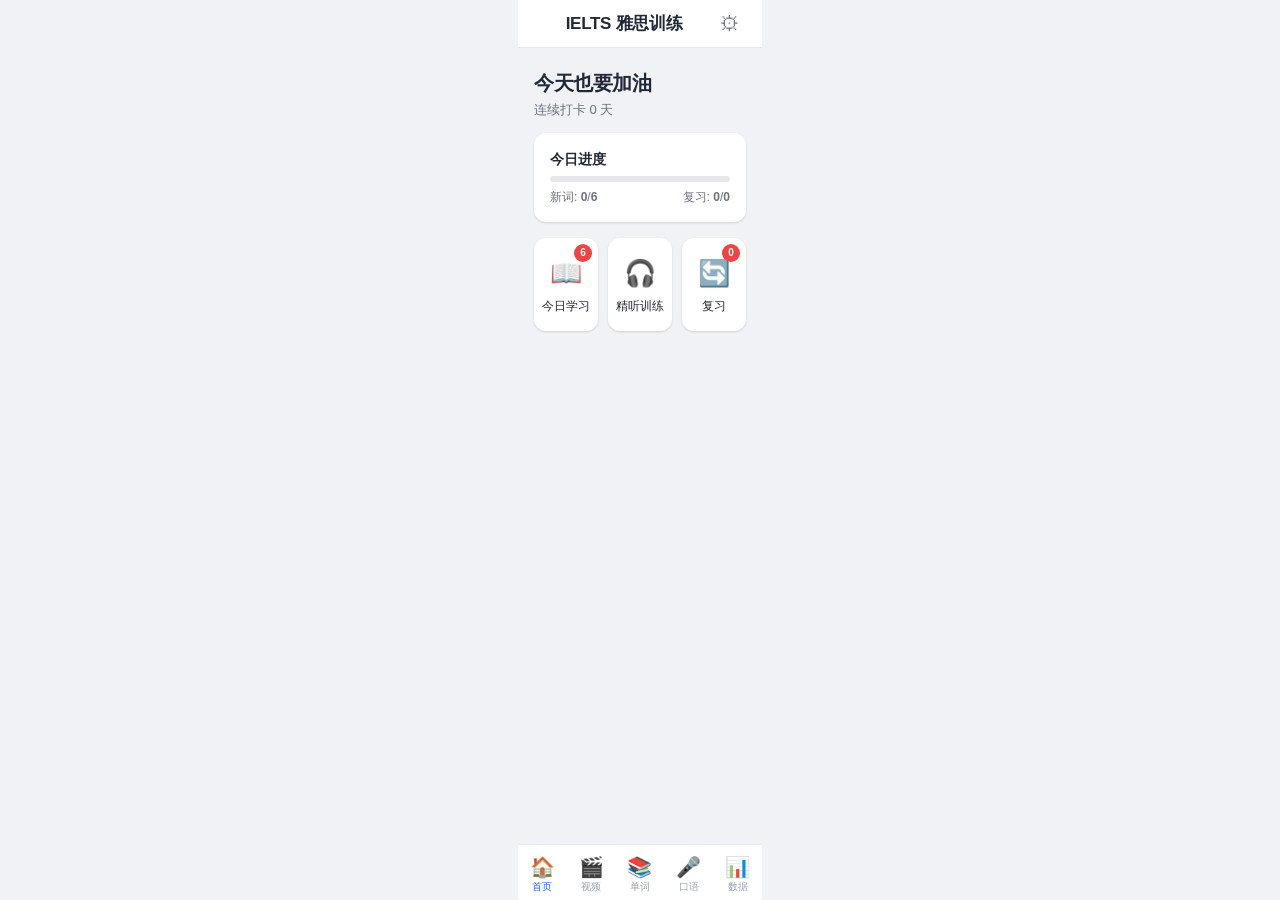
==== commit 31500aa2: "Fix: add review badge back, fix nav layout" ====
--- a/index.html
+++ b/index.html
@@ -31,21 +31,12 @@
           <div class="menu-icon">📖</div><div class="menu-label">今日学习</div>
           <div class="menu-badge" id="newWordsBadge">6</div>
         </div>
-        <div class="menu-item" onclick="showPage('video')">
-          <div class="menu-icon">🎬</div><div class="menu-label">视频学习</div>
-        </div>
-        <div class="menu-item" onclick="showPage('wordbook')">
-          <div class="menu-icon">📚</div><div class="menu-label">生词本</div>
-          <div class="menu-badge" id="totalWordsBadge">10</div>
-        </div>
         <div class="menu-item" onclick="showPage('listening')">
           <div class="menu-icon">🎧</div><div class="menu-label">精听训练</div>
         </div>
-        <div class="menu-item" onclick="showPage('speaking')">
-          <div class="menu-icon">🎤</div><div class="menu-label">口语练习</div>
-        </div>
-        <div class="menu-item" onclick="showPage('dashboard')">
-          <div class="menu-icon">📊</div><div class="menu-label">学习数据</div>
+        <div class="menu-item" onclick="showPage('review')">
+          <div class="menu-icon">🔄</div><div class="menu-label">复习</div>
+          <div class="menu-badge" id="reviewBadge">0</div>
         </div>
       </div>
     </section>
@@ -195,8 +186,8 @@
     <button class="nav-item active" data-page="home" onclick="showPage('home')"><span class="nav-icon">🏠</span><span class="nav-label">首页</span></button>
     <button class="nav-item" data-page="video" onclick="showPage('video')"><span class="nav-icon">🎬</span><span class="nav-label">视频</span></button>
     <button class="nav-item" data-page="wordbook" onclick="showPage('wordbook')"><span class="nav-icon">📚</span><span class="nav-label">单词</span></button>
-    <button class="nav-item" data-page="listening" onclick="showPage('listening')"><span class="nav-icon">🎧</span><span class="nav-label">精听</span></button>
     <button class="nav-item" data-page="speaking" onclick="showPage('speaking')"><span class="nav-icon">🎤</span><span class="nav-label">口语</span></button>
+    <button class="nav-item" data-page="dashboard" onclick="showPage('dashboard')"><span class="nav-icon">📊</span><span class="nav-label">数据</span></button>
   </nav>
 </div>
 <script src="js/data.js"></script>
